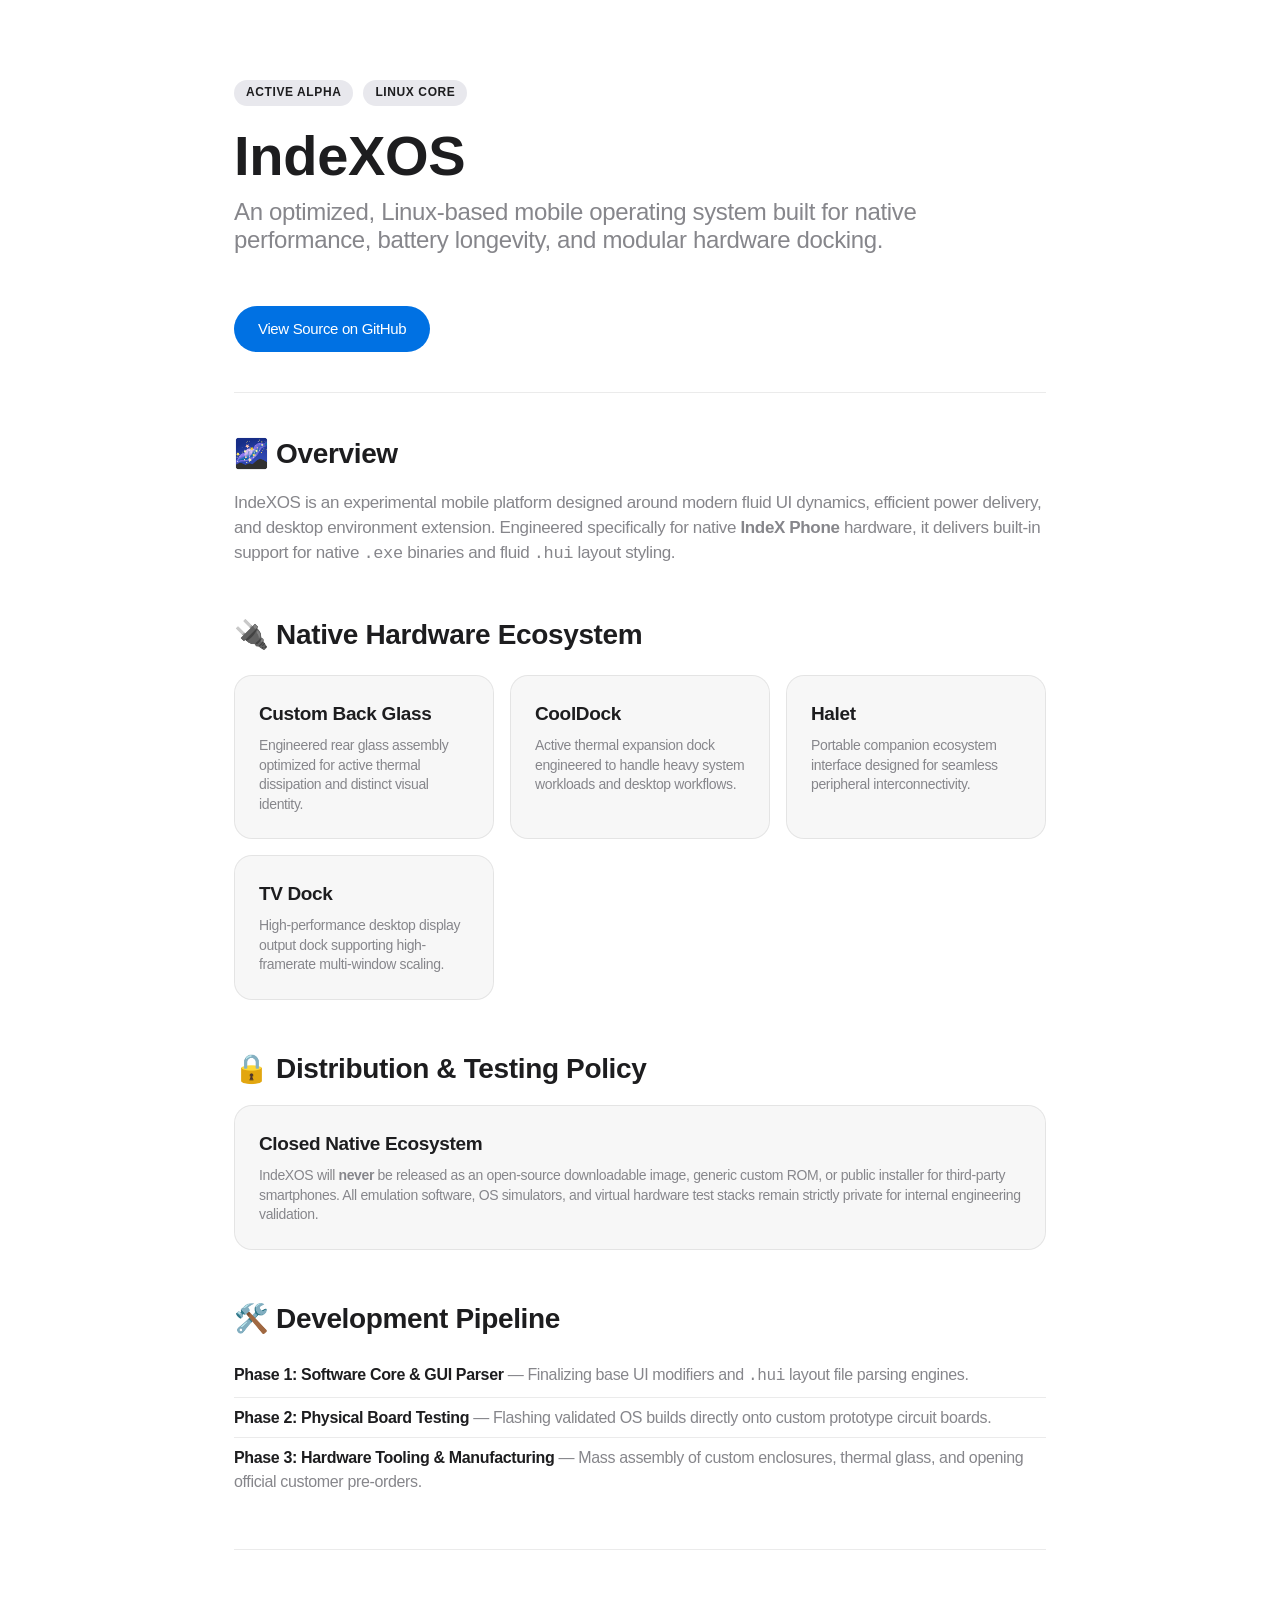
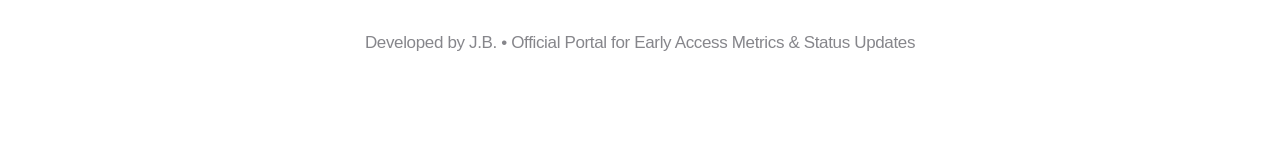
==== index.html @ 77d785e2 "Create index.html" ====
<!DOCTYPE html>
<html lang="en">
<head>
  <meta charset="UTF-8" />
  <meta name="viewport" content="width=device-width, initial-scale=1.0" />
  <title>IndeXOS — Custom Mobile Operating System</title>
  <meta name="description" content="IndeXOS is an optimized, Linux-based mobile OS engineered for native performance, modular hardware docking, and battery efficiency." />
  
  <style>
    /* Apple Human Interface Palette Variables */
    :root {
      --bg: #ffffff;
      --card-bg: rgba(0, 0, 0, 0.03);
      --card-border: rgba(0, 0, 0, 0.08);
      --text-primary: #1d1d1f;
      --text-secondary: #86868b;
      --accent: #0071e3;
      --badge-bg: #e8e8ed;
      --badge-text: #1d1d1f;
      --code-bg: #f5f5f7;
    }

    /* Auto Dark Mode (True OLED Black) */
    @media (prefers-color-scheme: dark) {
      :root {
        --bg: #000000;
        --card-bg: rgba(255, 255, 255, 0.05);
        --card-border: rgba(255, 255, 255, 0.12);
        --text-primary: #f5f5f7;
        --text-secondary: #86868b;
        --accent: #2997ff;
        --badge-bg: #1c1c1e;
        --badge-text: #f5f5f7;
        --code-bg: #121212;
      }
    }

    * {
      box-sizing: border-box;
      margin: 0;
      padding: 0;
    }

    body {
      background-color: var(--bg);
      color: var(--text-primary);
      font-family: -apple-system, BlinkMacSystemFont, "SF Pro Display", "SF Pro Text", "Helvetica Neue", Helvetica, Arial, sans-serif;
      line-height: 1.47059;
      font-weight: 400;
      letter-spacing: -0.022em;
      transition: background-color 0.3s ease, color 0.3s ease;
      -webkit-font-smoothing: antialiased;
    }

    .container {
      max-width: 860px;
      margin: 0 auto;
      padding: 80px 24px;
    }

    /* Header Styling */
    .badge-container {
      display: flex;
      gap: 10px;
      margin-bottom: 20px;
    }

    .status-badge {
      font-size: 12px;
      font-weight: 600;
      padding: 4px 12px;
      border-radius: 980px;
      background: var(--badge-bg);
      color: var(--badge-text);
      text-transform: uppercase;
      letter-spacing: 0.05em;
    }

    h1 {
      font-size: 56px;
      line-height: 1.07143;
      font-weight: 600;
      letter-spacing: -0.005em;
      margin-bottom: 12px;
    }

    .subtitle {
      font-size: 24px;
      line-height: 1.16667;
      font-weight: 400;
      color: var(--text-secondary);
      margin-bottom: 40px;
    }

    hr {
      border: none;
      height: 1px;
      background-color: var(--card-border);
      margin: 40px 0;
    }

    /* Section & Cards */
    section {
      margin-bottom: 48px;
    }

    h2 {
      font-size: 28px;
      font-weight: 600;
      margin-bottom: 16px;
    }

    p {
      font-size: 17px;
      color: var(--text-secondary);
      margin-bottom: 16px;
    }

    .grid {
      display: grid;
      grid-template-columns: repeat(auto-fit, minmax(250px, 1fr));
      gap: 16px;
      margin-top: 20px;
    }

    .card {
      background: var(--card-bg);
      border: 1px solid var(--card-border);
      border-radius: 18px;
      padding: 24px;
      backdrop-filter: blur(20px);
      transition: transform 0.2s ease, border-color 0.2s ease;
    }

    .card:hover {
      transform: translateY(-2px);
      border-color: var(--accent);
    }

    .card h3 {
      font-size: 19px;
      font-weight: 600;
      color: var(--text-primary);
      margin-bottom: 8px;
    }

    .card p {
      font-size: 14px;
      line-height: 1.4;
      margin: 0;
    }

    ul {
      list-style: none;
      margin-top: 12px;
    }

    li {
      font-size: 16px;
      color: var(--text-secondary);
      padding: 8px 0;
      border-bottom: 1px solid var(--card-border);
    }

    li:last-child {
      border-bottom: none;
    }

    li strong {
      color: var(--text-primary);
    }

    /* Links & Buttons */
    a {
      color: var(--accent);
      text-decoration: none;
      font-weight: 500;
    }

    a:hover {
      text-decoration: underline;
    }

    .btn {
      display: inline-block;
      background: var(--accent);
      color: #ffffff;
      padding: 12px 24px;
      border-radius: 980px;
      font-size: 15px;
      font-weight: 500;
      margin-top: 12px;
      transition: opacity 0.2s ease;
    }

    .btn:hover {
      opacity: 0.88;
      text-decoration: none;
    }

    footer {
      margin-top: 80px;
      font-size: 13px;
      color: var(--text-secondary);
      text-align: center;
    }
  </style>
</head>
<body>

  <div class="container">
    
    <header>
      <div class="badge-container">
        <span class="status-badge">Active Alpha</span>
        <span class="status-badge">Linux Core</span>
      </div>
      <h1>IndeXOS</h1>
      <p class="subtitle">An optimized, Linux-based mobile operating system built for native performance, battery longevity, and modular hardware docking.</p>
      <a href="https://github.com/Halo-EAP/index-os-preview" class="btn">View Source on GitHub</a>
    </header>

    <hr />

    <section>
      <h2>🌌 Overview</h2>
      <p>IndeXOS is an experimental mobile platform designed around modern fluid UI dynamics, efficient power delivery, and desktop environment extension. Engineered specifically for native <strong>IndeX Phone</strong> hardware, it delivers built-in support for native <code>.exe</code> binaries and fluid <code>.hui</code> layout styling.</p>
    </section>

    <section>
      <h2>🔌 Native Hardware Ecosystem</h2>
      <div class="grid">
        <div class="card">
          <h3>Custom Back Glass</h3>
          <p>Engineered rear glass assembly optimized for active thermal dissipation and distinct visual identity.</p>
        </div>
        <div class="card">
          <h3>CoolDock</h3>
          <p>Active thermal expansion dock engineered to handle heavy system workloads and desktop workflows.</p>
        </div>
        <div class="card">
          <h3>Halet</h3>
          <p>Portable companion ecosystem interface designed for seamless peripheral interconnectivity.</p>
        </div>
        <div class="card">
          <h3>TV Dock</h3>
          <p>High-performance desktop display output dock supporting high-framerate multi-window scaling.</p>
        </div>
      </div>
    </section>

    <section>
      <h2>🔒 Distribution & Testing Policy</h2>
      <div class="card">
        <h3>Closed Native Ecosystem</h3>
        <p>IndeXOS will <strong>never</strong> be released as an open-source downloadable image, generic custom ROM, or public installer for third-party smartphones. All emulation software, OS simulators, and virtual hardware test stacks remain strictly private for internal engineering validation.</p>
      </div>
    </section>

    <section>
      <h2>🛠️ Development Pipeline</h2>
      <ul>
        <li><strong>Phase 1: Software Core & GUI Parser</strong> — Finalizing base UI modifiers and <code>.hui</code> layout file parsing engines.</li>
        <li><strong>Phase 2: Physical Board Testing</strong> — Flashing validated OS builds directly onto custom prototype circuit boards.</li>
        <li><strong>Phase 3: Hardware Tooling & Manufacturing</strong> — Mass assembly of custom enclosures, thermal glass, and opening official customer pre-orders.</li>
      </ul>
    </section>

    <hr />

    <footer>
      <p>Developed by J.B. &bull; Official Portal for Early Access Metrics & Status Updates</p>
    </footer>

  </div>

</body>
</html>
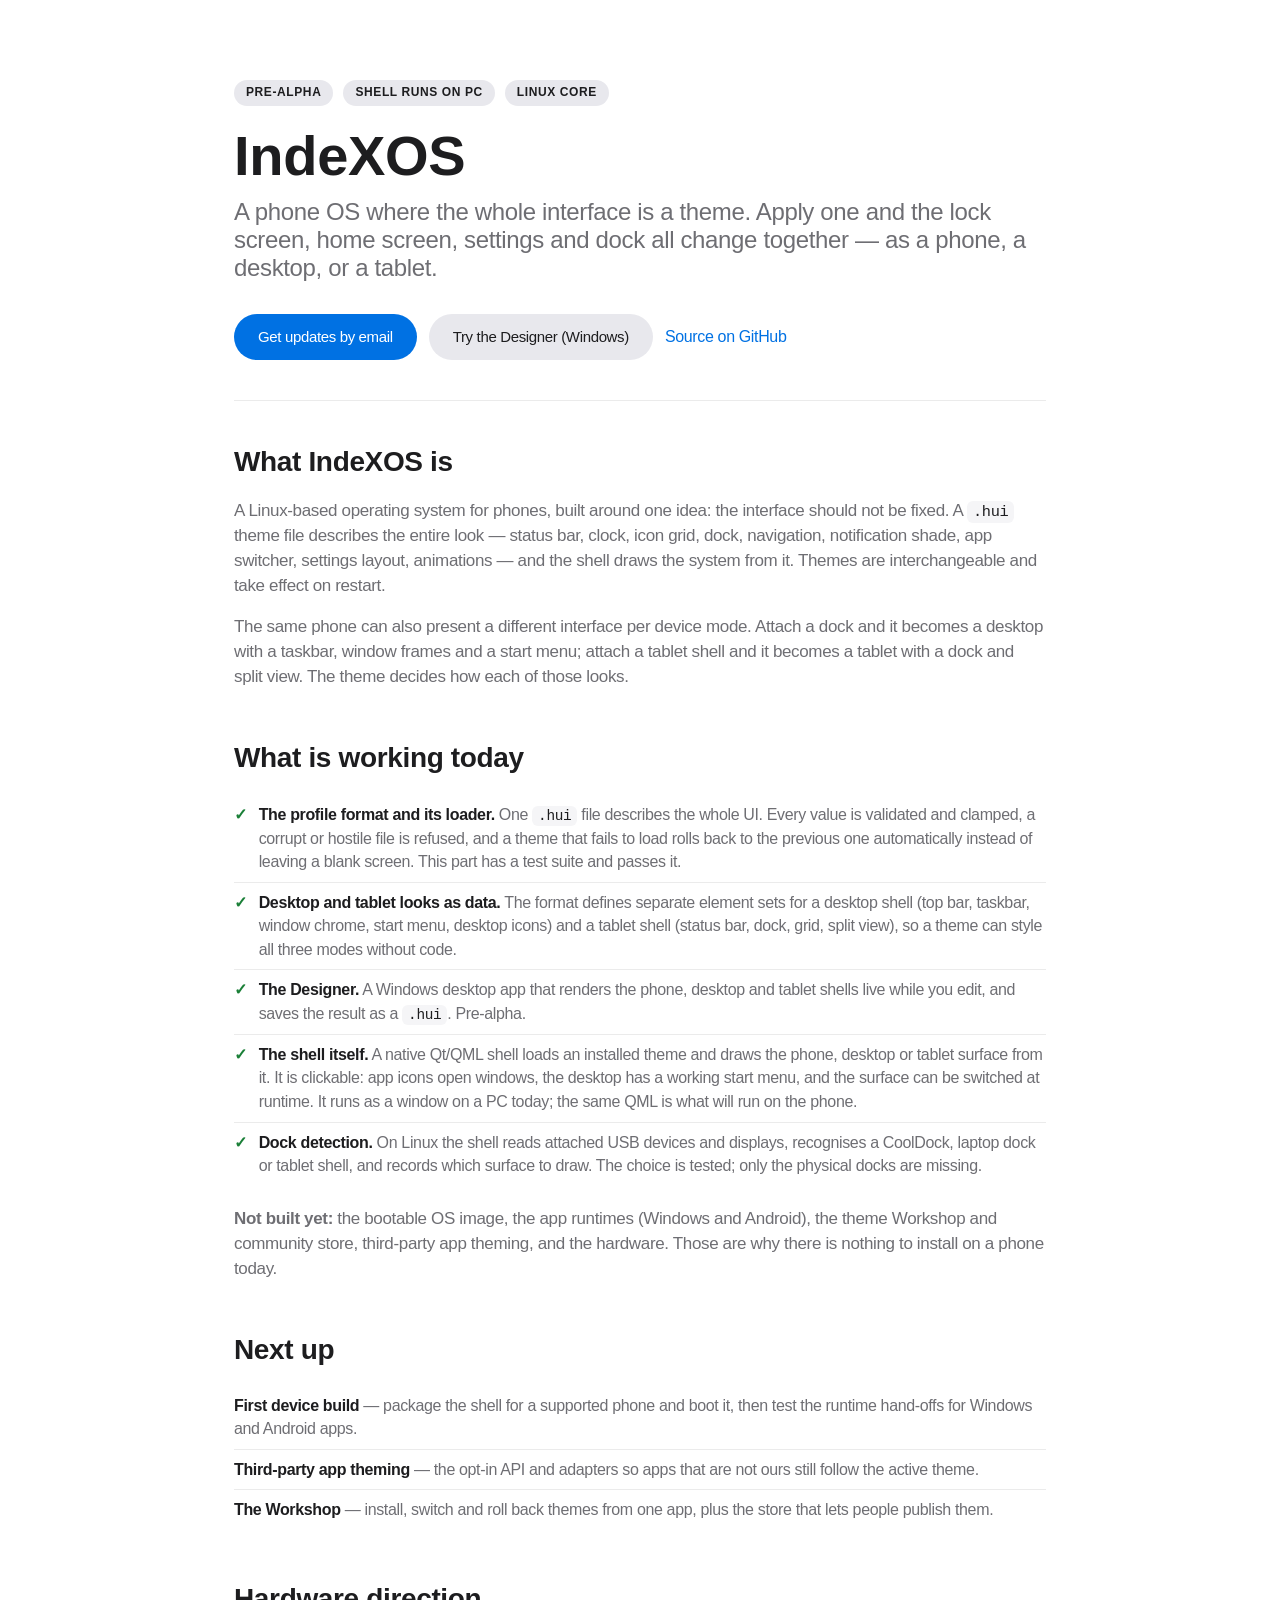
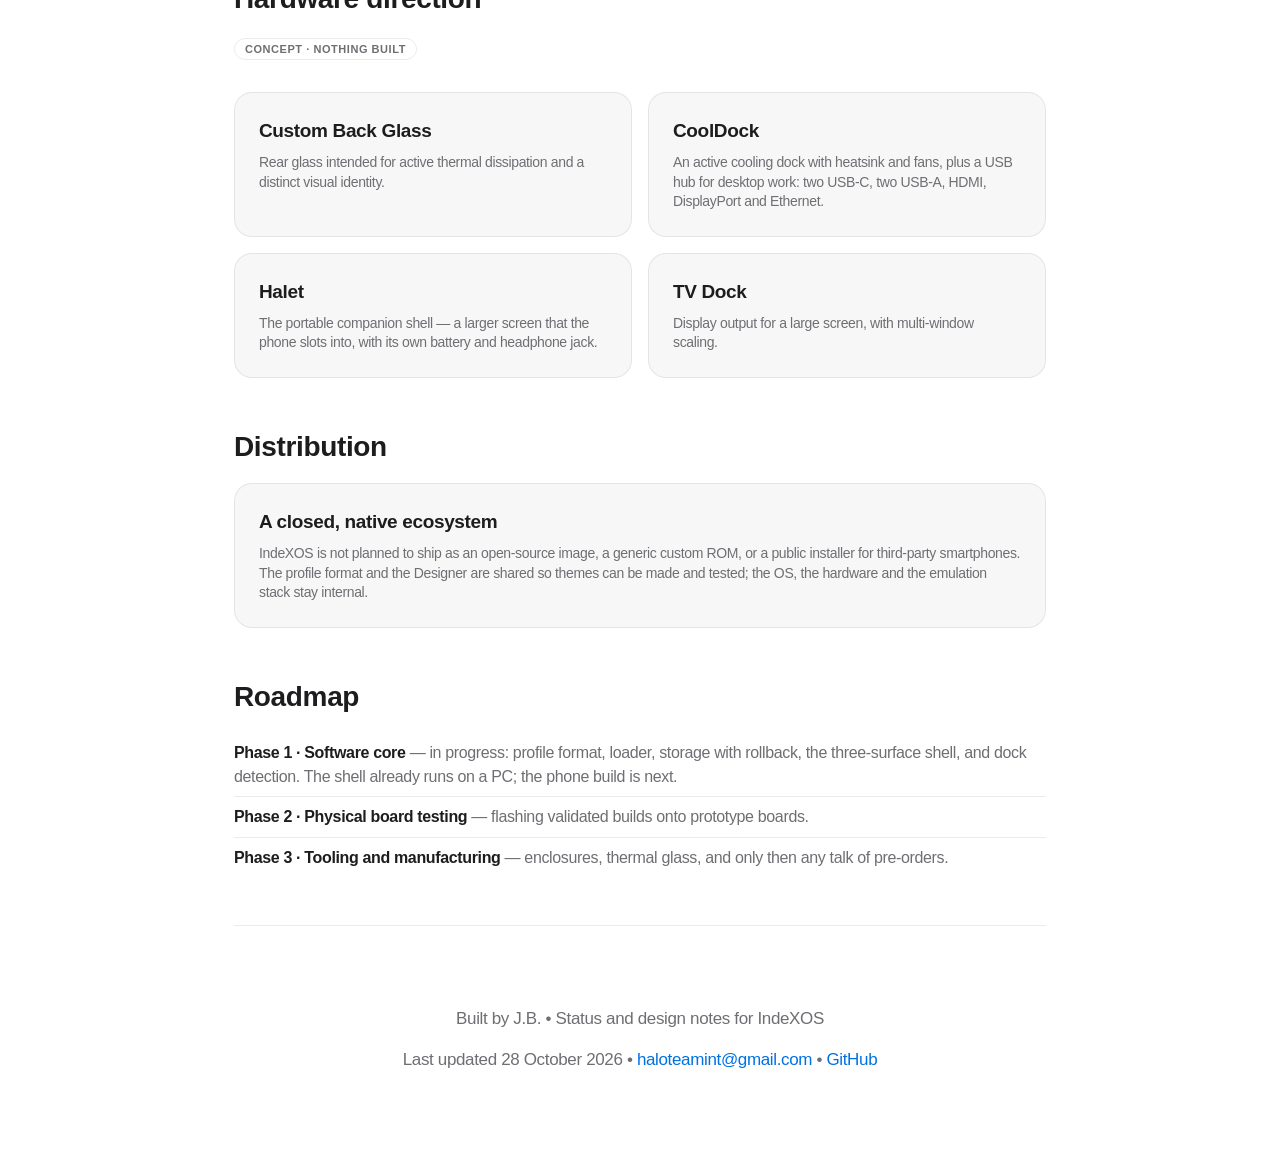
==== commit dda4a3fa: "Update index.html" ====
--- a/index.html
+++ b/index.html
@@ -3,24 +3,36 @@
 <head>
   <meta charset="UTF-8" />
   <meta name="viewport" content="width=device-width, initial-scale=1.0" />
-  <title>IndeXOS — Custom Mobile Operating System</title>
-  <meta name="description" content="IndeXOS is an optimized, Linux-based mobile OS engineered for native performance, modular hardware docking, and battery efficiency." />
-  
+  <title>IndeXOS — a phone OS where the whole interface is a theme</title>
+  <meta name="description" content="IndeXOS is a Linux-based phone OS in design phase. One .hui theme changes the entire interface — phone, desktop or tablet — and the same device can switch between them when a dock is attached." />
+  <link rel="canonical" href="https://halo-eap.github.io/index-os-preview/" />
+  <link rel="icon" href="data:image/svg+xml,%3Csvg xmlns='http://www.w3.org/2000/svg' viewBox='0 0 64 64'%3E%3Crect width='64' height='64' rx='14' fill='%23000'/%3E%3Ctext x='32' y='44' font-family='Segoe UI,Arial' font-size='32' font-weight='700' fill='%23fff' text-anchor='middle'%3EIX%3C/text%3E%3C/svg%3E" />
+  <meta name="theme-color" content="#000000" />
+
+  <!-- Link previews. An og.png arrives with the first real interface renders. -->
+  <meta property="og:type" content="website" />
+  <meta property="og:site_name" content="IndeXOS" />
+  <meta property="og:title" content="IndeXOS — a phone OS where the whole interface is a theme" />
+  <meta property="og:description" content="One .hui theme changes the whole interface: lock screen, launcher, settings and dock. Phone, desktop or tablet, on the same device." />
+  <meta property="og:url" content="https://halo-eap.github.io/index-os-preview/" />
+  <meta name="twitter:card" content="summary" />
+  <meta name="twitter:title" content="IndeXOS — a phone OS where the whole interface is a theme" />
+  <meta name="twitter:description" content="One .hui theme changes the whole interface — phone, desktop or tablet. Linux-based, in design phase." />
+
   <style>
-    /* Apple Human Interface Palette Variables */
     :root {
       --bg: #ffffff;
       --card-bg: rgba(0, 0, 0, 0.03);
       --card-border: rgba(0, 0, 0, 0.08);
       --text-primary: #1d1d1f;
-      --text-secondary: #86868b;
+      --text-secondary: #6e6e73;
       --accent: #0071e3;
       --badge-bg: #e8e8ed;
       --badge-text: #1d1d1f;
       --code-bg: #f5f5f7;
-    }
-
-    /* Auto Dark Mode (True OLED Black) */
+      --good: #1a7f37;
+    }
+
     @media (prefers-color-scheme: dark) {
       :root {
         --bg: #000000;
@@ -32,14 +44,11 @@
         --badge-bg: #1c1c1e;
         --badge-text: #f5f5f7;
         --code-bg: #121212;
+        --good: #3fb950;
       }
     }
 
-    * {
-      box-sizing: border-box;
-      margin: 0;
-      padding: 0;
-    }
+    * { box-sizing: border-box; margin: 0; padding: 0; }
 
     body {
       background-color: var(--bg);
@@ -52,18 +61,9 @@
       -webkit-font-smoothing: antialiased;
     }
 
-    .container {
-      max-width: 860px;
-      margin: 0 auto;
-      padding: 80px 24px;
-    }
-
-    /* Header Styling */
-    .badge-container {
-      display: flex;
-      gap: 10px;
-      margin-bottom: 20px;
-    }
+    .container { max-width: 860px; margin: 0 auto; padding: 80px 24px; }
+
+    .badge-container { display: flex; gap: 10px; margin-bottom: 20px; flex-wrap: wrap; }
 
     .status-badge {
       font-size: 12px;
@@ -89,39 +89,29 @@
       line-height: 1.16667;
       font-weight: 400;
       color: var(--text-secondary);
-      margin-bottom: 40px;
-    }
-
-    hr {
-      border: none;
-      height: 1px;
-      background-color: var(--card-border);
-      margin: 40px 0;
-    }
-
-    /* Section & Cards */
-    section {
-      margin-bottom: 48px;
-    }
-
-    h2 {
-      font-size: 28px;
-      font-weight: 600;
-      margin-bottom: 16px;
-    }
-
-    p {
-      font-size: 17px;
-      color: var(--text-secondary);
-      margin-bottom: 16px;
-    }
-
-    .grid {
-      display: grid;
-      grid-template-columns: repeat(auto-fit, minmax(250px, 1fr));
-      gap: 16px;
-      margin-top: 20px;
-    }
+      margin-bottom: 32px;
+    }
+
+    hr { border: none; height: 1px; background-color: var(--card-border); margin: 40px 0; }
+
+    section { margin-bottom: 48px; }
+
+    h2 { font-size: 28px; font-weight: 600; margin-bottom: 16px; }
+
+    p { font-size: 17px; color: var(--text-secondary); margin-bottom: 16px; }
+
+    code {
+      font-family: ui-monospace, SFMono-Regular, Consolas, monospace;
+      font-size: 0.9em;
+      background: var(--code-bg);
+      padding: 2px 6px;
+      border-radius: 6px;
+      color: var(--text-primary);
+    }
+
+    .grid { display: grid; grid-template-columns: repeat(auto-fit, minmax(250px, 1fr)); gap: 16px; margin-top: 20px; }
+
+    .grid.two { grid-template-columns: 1fr 1fr; }
 
     .card {
       background: var(--card-bg);
@@ -132,54 +122,25 @@
       transition: transform 0.2s ease, border-color 0.2s ease;
     }
 
-    .card:hover {
-      transform: translateY(-2px);
-      border-color: var(--accent);
-    }
-
-    .card h3 {
-      font-size: 19px;
-      font-weight: 600;
-      color: var(--text-primary);
-      margin-bottom: 8px;
-    }
-
-    .card p {
-      font-size: 14px;
-      line-height: 1.4;
-      margin: 0;
-    }
-
-    ul {
-      list-style: none;
-      margin-top: 12px;
-    }
-
-    li {
-      font-size: 16px;
-      color: var(--text-secondary);
-      padding: 8px 0;
-      border-bottom: 1px solid var(--card-border);
-    }
-
-    li:last-child {
-      border-bottom: none;
-    }
-
-    li strong {
-      color: var(--text-primary);
-    }
-
-    /* Links & Buttons */
-    a {
-      color: var(--accent);
-      text-decoration: none;
-      font-weight: 500;
-    }
-
-    a:hover {
-      text-decoration: underline;
-    }
+    .card:hover { transform: translateY(-2px); border-color: var(--accent); }
+
+    .card h3 { font-size: 19px; font-weight: 600; color: var(--text-primary); margin-bottom: 8px; }
+
+    .card p { font-size: 14px; line-height: 1.4; margin: 0; }
+
+    ul { list-style: none; margin-top: 12px; }
+
+    li { font-size: 16px; color: var(--text-secondary); padding: 8px 0; border-bottom: 1px solid var(--card-border); }
+
+    li:last-child { border-bottom: none; }
+
+    li strong { color: var(--text-primary); }
+
+    a { color: var(--accent); text-decoration: none; font-weight: 500; }
+
+    a:hover { text-decoration: underline; }
+
+    .actions { display: flex; gap: 12px; flex-wrap: wrap; align-items: center; margin-top: 8px; }
 
     .btn {
       display: inline-block;
@@ -189,87 +150,135 @@
       border-radius: 980px;
       font-size: 15px;
       font-weight: 500;
-      margin-top: 12px;
       transition: opacity 0.2s ease;
     }
 
-    .btn:hover {
-      opacity: 0.88;
-      text-decoration: none;
-    }
-
-    footer {
-      margin-top: 80px;
-      font-size: 13px;
+    .btn:hover { opacity: 0.88; text-decoration: none; }
+
+    .btn.secondary { background: var(--badge-bg); color: var(--text-primary); }
+
+    .tag {
+      display: inline-block;
+      font-size: 11px;
+      font-weight: 600;
+      text-transform: uppercase;
+      letter-spacing: 0.05em;
       color: var(--text-secondary);
-      text-align: center;
+      border: 1px solid var(--card-border);
+      border-radius: 980px;
+      padding: 2px 10px;
+      margin-bottom: 12px;
+    }
+
+    .status-list li { display: flex; gap: 12px; align-items: baseline; }
+
+    .mark { font-weight: 700; flex: 0 0 auto; }
+    .done { color: var(--good); }
+    .todo { color: var(--text-secondary); }
+
+    footer { margin-top: 80px; font-size: 13px; color: var(--text-secondary); text-align: center; }
+
+    @media (max-width: 600px) {
+      h1 { font-size: 40px; }
+      .subtitle { font-size: 19px; }
+      .container { padding: 56px 20px; }
+      .grid.two { grid-template-columns: 1fr; }
     }
   </style>
 </head>
 <body>
 
   <div class="container">
-    
+
     <header>
       <div class="badge-container">
-        <span class="status-badge">Active Alpha</span>
-        <span class="status-badge">Linux Core</span>
+        <span class="status-badge">Pre-alpha</span>
+        <span class="status-badge">Shell runs on PC</span>
+        <span class="status-badge">Linux core</span>
       </div>
       <h1>IndeXOS</h1>
-      <p class="subtitle">An optimized, Linux-based mobile operating system built for native performance, battery longevity, and modular hardware docking.</p>
-      <a href="https://github.com/Halo-EAP/index-os-preview" class="btn">View Source on GitHub</a>
+      <p class="subtitle">A phone OS where the whole interface is a theme. Apply one and the lock screen, home screen, settings and dock all change together — as a phone, a desktop, or a tablet.</p>
+      <div class="actions">
+        <a class="btn" href="mailto:haloteamint@gmail.com?subject=Keep%20me%20posted%20on%20IndeXOS">Get updates by email</a>
+        <a class="btn secondary" href="https://github.com/Halo-EAP/index-os-preview/raw/main/halos-designer.zip">Try the Designer (Windows)</a>
+        <a href="https://github.com/Halo-EAP/index-os-preview">Source on GitHub</a>
+      </div>
     </header>
 
     <hr />
 
     <section>
-      <h2>🌌 Overview</h2>
-      <p>IndeXOS is an experimental mobile platform designed around modern fluid UI dynamics, efficient power delivery, and desktop environment extension. Engineered specifically for native <strong>IndeX Phone</strong> hardware, it delivers built-in support for native <code>.exe</code> binaries and fluid <code>.hui</code> layout styling.</p>
-    </section>
-
-    <section>
-      <h2>🔌 Native Hardware Ecosystem</h2>
-      <div class="grid">
+      <h2>What IndeXOS is</h2>
+      <p>A Linux-based operating system for phones, built around one idea: the interface should not be fixed. A <code>.hui</code> theme file describes the entire look — status bar, clock, icon grid, dock, navigation, notification shade, app switcher, settings layout, animations — and the shell draws the system from it. Themes are interchangeable and take effect on restart.</p>
+      <p>The same phone can also present a different interface per device mode. Attach a dock and it becomes a desktop with a taskbar, window frames and a start menu; attach a tablet shell and it becomes a tablet with a dock and split view. The theme decides how each of those looks.</p>
+    </section>
+
+    <section>
+      <h2>What is working today</h2>
+      <ul class="status-list">
+        <li><span class="mark done">✓</span><span><strong>The profile format and its loader.</strong> One <code>.hui</code> file describes the whole UI. Every value is validated and clamped, a corrupt or hostile file is refused, and a theme that fails to load rolls back to the previous one automatically instead of leaving a blank screen. This part has a test suite and passes it.</span></li>
+        <li><span class="mark done">✓</span><span><strong>Desktop and tablet looks as data.</strong> The format defines separate element sets for a desktop shell (top bar, taskbar, window chrome, start menu, desktop icons) and a tablet shell (status bar, dock, grid, split view), so a theme can style all three modes without code.</span></li>
+        <li><span class="mark done">✓</span><span><strong>The Designer.</strong> A Windows desktop app that renders the phone, desktop and tablet shells live while you edit, and saves the result as a <code>.hui</code>. Pre-alpha.</span></li>
+        <li><span class="mark done">✓</span><span><strong>The shell itself.</strong> A native Qt/QML shell loads an installed theme and draws the phone, desktop or tablet surface from it. It is clickable: app icons open windows, the desktop has a working start menu, and the surface can be switched at runtime. It runs as a window on a PC today; the same QML is what will run on the phone.</span></li>
+        <li><span class="mark done">✓</span><span><strong>Dock detection.</strong> On Linux the shell reads attached USB devices and displays, recognises a CoolDock, laptop dock or tablet shell, and records which surface to draw. The choice is tested; only the physical docks are missing.</span></li>
+      </ul>
+      <p style="margin-top: 20px;"><strong>Not built yet:</strong> the bootable OS image, the app runtimes (Windows and Android), the theme Workshop and community store, third-party app theming, and the hardware. Those are why there is nothing to install on a phone today.</p>
+    </section>
+
+    <section>
+      <h2>Next up</h2>
+      <ul>
+        <li><strong>First device build</strong> — package the shell for a supported phone and boot it, then test the runtime hand-offs for Windows and Android apps.</li>
+        <li><strong>Third-party app theming</strong> — the opt-in API and adapters so apps that are not ours still follow the active theme.</li>
+        <li><strong>The Workshop</strong> — install, switch and roll back themes from one app, plus the store that lets people publish them.</li>
+      </ul>
+    </section>
+
+    <section>
+      <h2>Hardware direction</h2>
+      <p><span class="tag">Concept · nothing built</span></p>
+      <div class="grid two">
         <div class="card">
           <h3>Custom Back Glass</h3>
-          <p>Engineered rear glass assembly optimized for active thermal dissipation and distinct visual identity.</p>
+          <p>Rear glass intended for active thermal dissipation and a distinct visual identity.</p>
         </div>
         <div class="card">
           <h3>CoolDock</h3>
-          <p>Active thermal expansion dock engineered to handle heavy system workloads and desktop workflows.</p>
+          <p>An active cooling dock with heatsink and fans, plus a USB hub for desktop work: two USB-C, two USB-A, HDMI, DisplayPort and Ethernet.</p>
         </div>
         <div class="card">
           <h3>Halet</h3>
-          <p>Portable companion ecosystem interface designed for seamless peripheral interconnectivity.</p>
+          <p>The portable companion shell — a larger screen that the phone slots into, with its own battery and headphone jack.</p>
         </div>
         <div class="card">
           <h3>TV Dock</h3>
-          <p>High-performance desktop display output dock supporting high-framerate multi-window scaling.</p>
-        </div>
-      </div>
-    </section>
-
-    <section>
-      <h2>🔒 Distribution & Testing Policy</h2>
+          <p>Display output for a large screen, with multi-window scaling.</p>
+        </div>
+      </div>
+    </section>
+
+    <section>
+      <h2>Distribution</h2>
       <div class="card">
-        <h3>Closed Native Ecosystem</h3>
-        <p>IndeXOS will <strong>never</strong> be released as an open-source downloadable image, generic custom ROM, or public installer for third-party smartphones. All emulation software, OS simulators, and virtual hardware test stacks remain strictly private for internal engineering validation.</p>
-      </div>
-    </section>
-
-    <section>
-      <h2>🛠️ Development Pipeline</h2>
+        <h3>A closed, native ecosystem</h3>
+        <p>IndeXOS is not planned to ship as an open-source image, a generic custom ROM, or a public installer for third-party smartphones. The profile format and the Designer are shared so themes can be made and tested; the OS, the hardware and the emulation stack stay internal.</p>
+      </div>
+    </section>
+
+    <section>
+      <h2>Roadmap</h2>
       <ul>
-        <li><strong>Phase 1: Software Core & GUI Parser</strong> — Finalizing base UI modifiers and <code>.hui</code> layout file parsing engines.</li>
-        <li><strong>Phase 2: Physical Board Testing</strong> — Flashing validated OS builds directly onto custom prototype circuit boards.</li>
-        <li><strong>Phase 3: Hardware Tooling & Manufacturing</strong> — Mass assembly of custom enclosures, thermal glass, and opening official customer pre-orders.</li>
+        <li><strong>Phase 1 · Software core</strong> — in progress: profile format, loader, storage with rollback, the three-surface shell, and dock detection. The shell already runs on a PC; the phone build is next.</li>
+        <li><strong>Phase 2 · Physical board testing</strong> — flashing validated builds onto prototype boards.</li>
+        <li><strong>Phase 3 · Tooling and manufacturing</strong> — enclosures, thermal glass, and only then any talk of pre-orders.</li>
       </ul>
     </section>
 
     <hr />
 
     <footer>
-      <p>Developed by J.B. &bull; Official Portal for Early Access Metrics & Status Updates</p>
+      <p>Built by J.B. &bull; Status and design notes for IndeXOS</p>
+      <p style="margin-top: 8px;">Last updated 28 October 2026 &bull; <a href="mailto:haloteamint@gmail.com">haloteamint@gmail.com</a> &bull; <a href="https://github.com/Halo-EAP/index-os-preview">GitHub</a></p>
     </footer>
 
   </div>
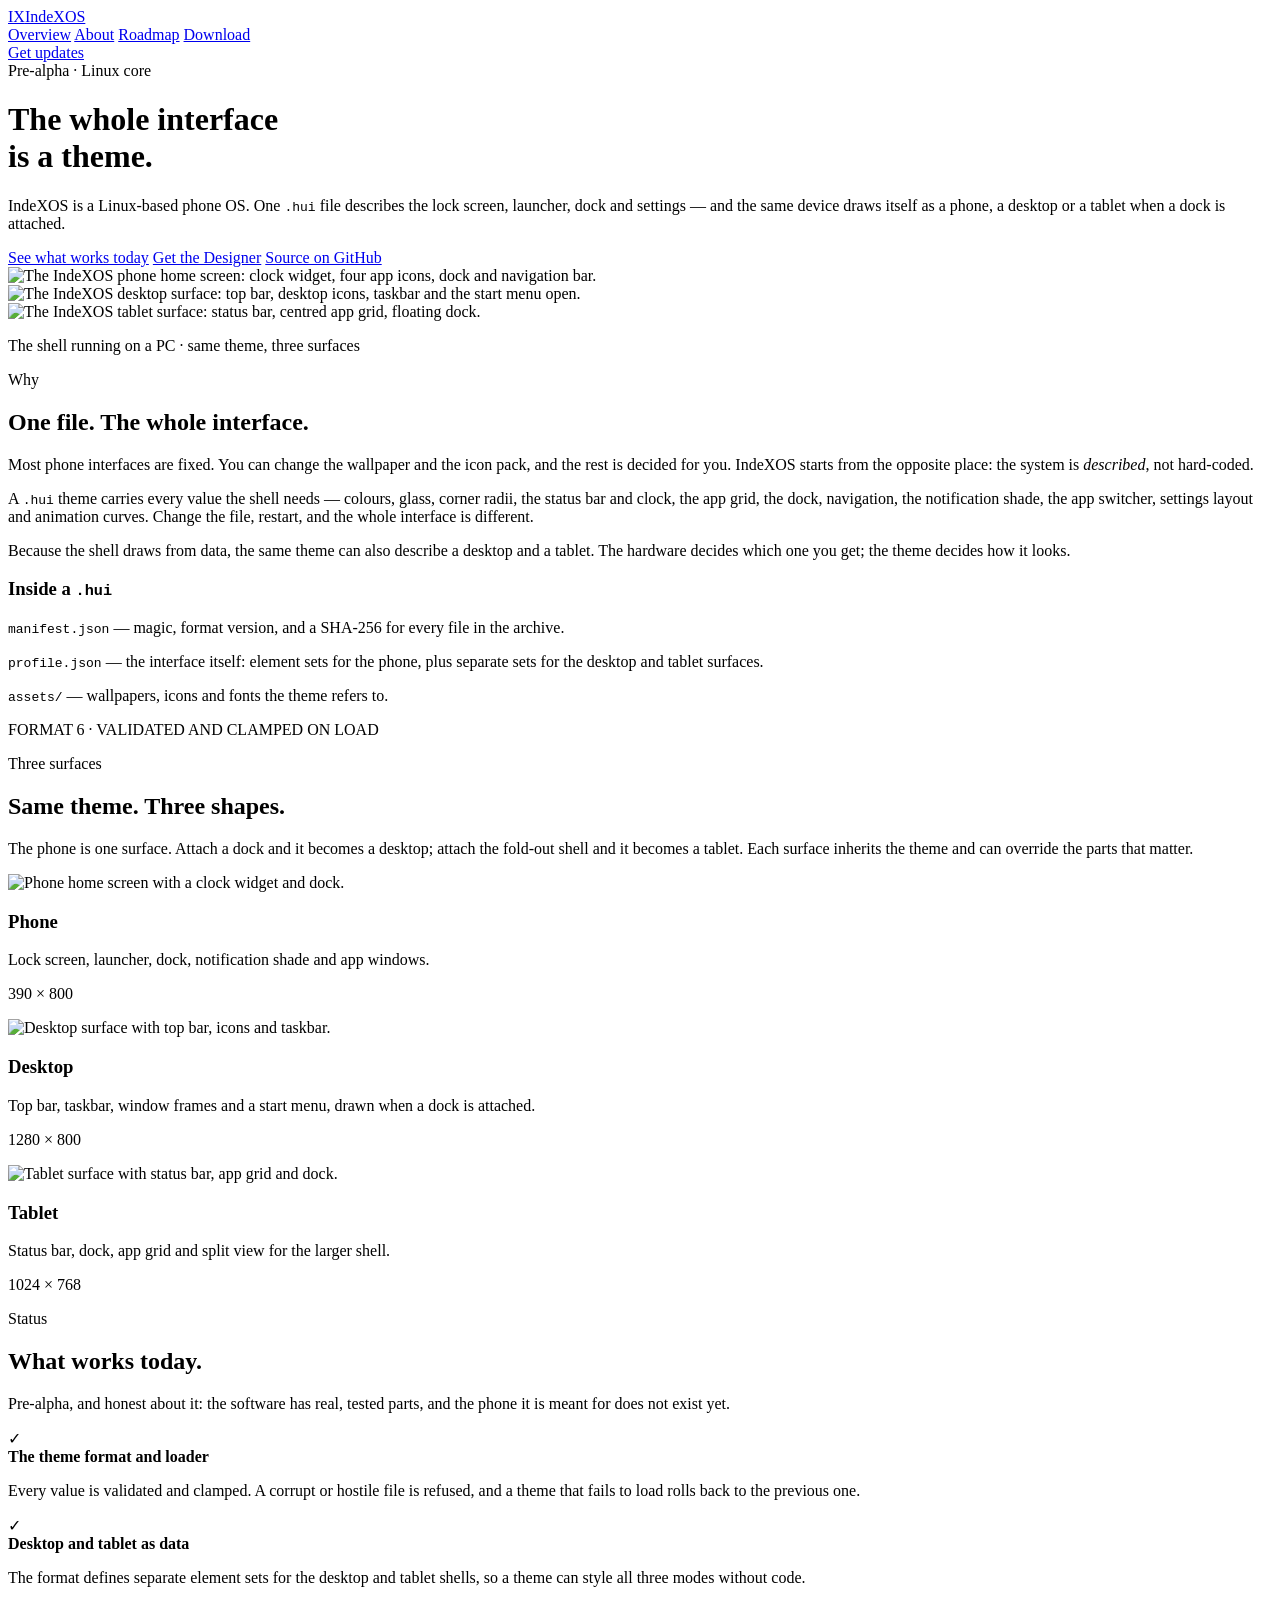
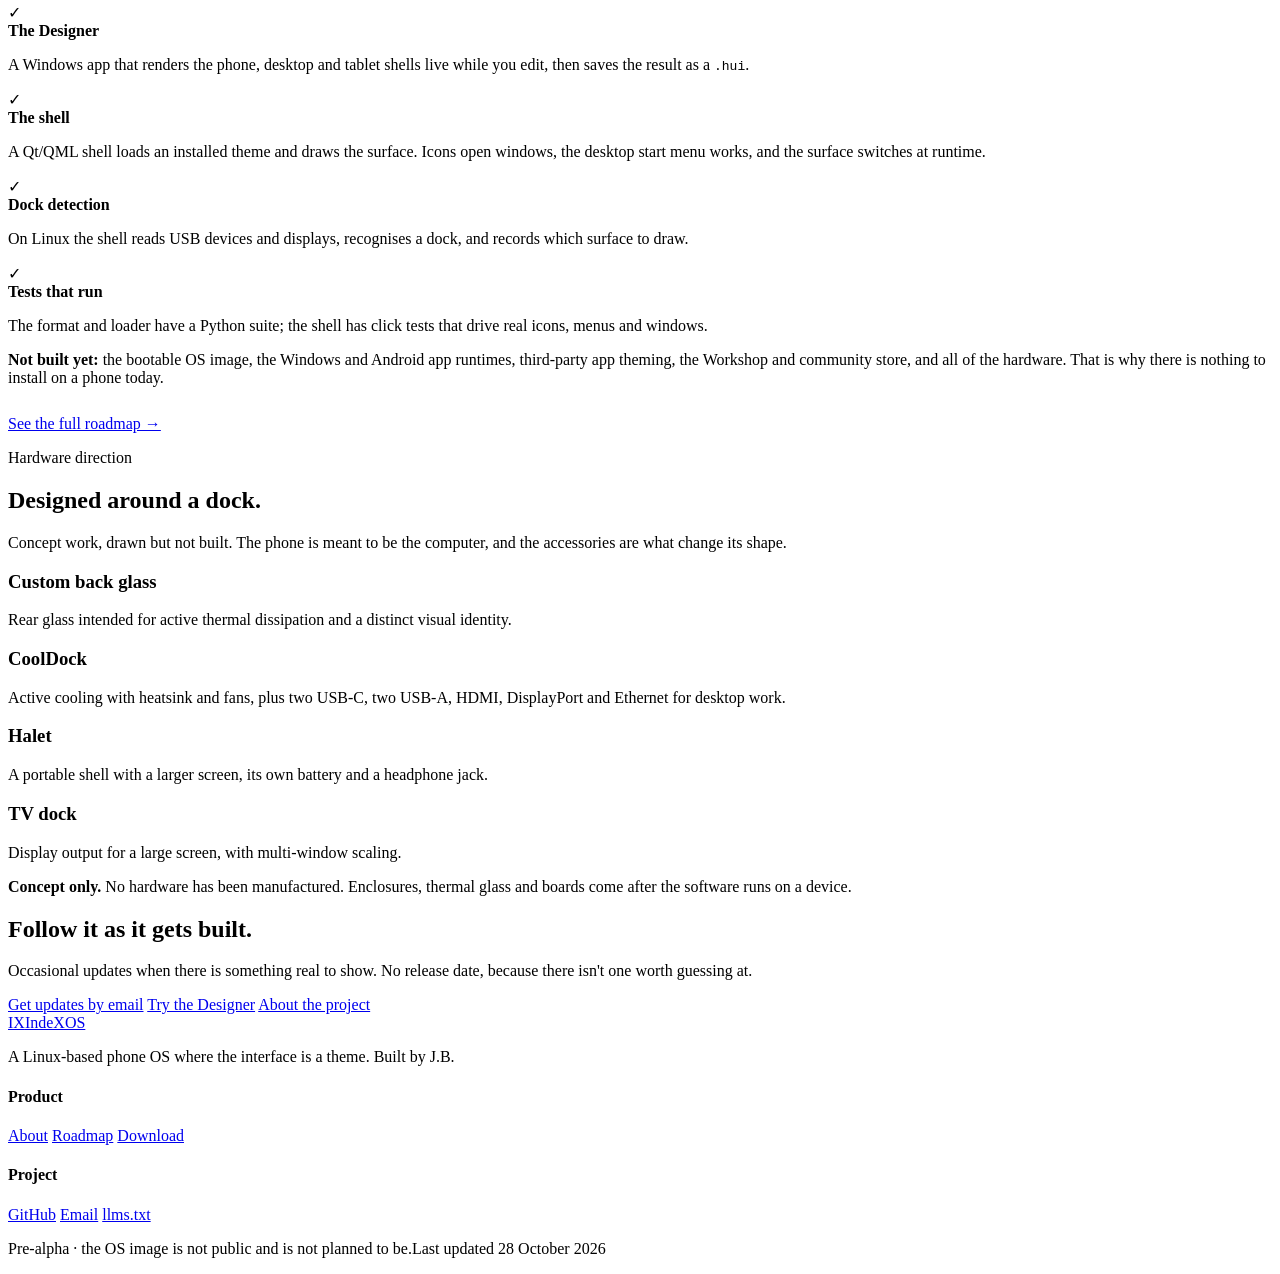
==== commit d26cb110: "Add files via upload" ====
--- a/index.html
+++ b/index.html
@@ -1,287 +1,217 @@
-<!DOCTYPE html>
-<html lang="en">
-<head>
-  <meta charset="UTF-8" />
-  <meta name="viewport" content="width=device-width, initial-scale=1.0" />
-  <title>IndeXOS — a phone OS where the whole interface is a theme</title>
-  <meta name="description" content="IndeXOS is a Linux-based phone OS in design phase. One .hui theme changes the entire interface — phone, desktop or tablet — and the same device can switch between them when a dock is attached." />
-  <link rel="canonical" href="https://halo-eap.github.io/index-os-preview/" />
-  <link rel="icon" href="data:image/svg+xml,%3Csvg xmlns='http://www.w3.org/2000/svg' viewBox='0 0 64 64'%3E%3Crect width='64' height='64' rx='14' fill='%23000'/%3E%3Ctext x='32' y='44' font-family='Segoe UI,Arial' font-size='32' font-weight='700' fill='%23fff' text-anchor='middle'%3EIX%3C/text%3E%3C/svg%3E" />
-  <meta name="theme-color" content="#000000" />
-
-  <!-- Link previews. An og.png arrives with the first real interface renders. -->
-  <meta property="og:type" content="website" />
-  <meta property="og:site_name" content="IndeXOS" />
-  <meta property="og:title" content="IndeXOS — a phone OS where the whole interface is a theme" />
-  <meta property="og:description" content="One .hui theme changes the whole interface: lock screen, launcher, settings and dock. Phone, desktop or tablet, on the same device." />
-  <meta property="og:url" content="https://halo-eap.github.io/index-os-preview/" />
-  <meta name="twitter:card" content="summary" />
-  <meta name="twitter:title" content="IndeXOS — a phone OS where the whole interface is a theme" />
-  <meta name="twitter:description" content="One .hui theme changes the whole interface — phone, desktop or tablet. Linux-based, in design phase." />
-
-  <style>
-    :root {
-      --bg: #ffffff;
-      --card-bg: rgba(0, 0, 0, 0.03);
-      --card-border: rgba(0, 0, 0, 0.08);
-      --text-primary: #1d1d1f;
-      --text-secondary: #6e6e73;
-      --accent: #0071e3;
-      --badge-bg: #e8e8ed;
-      --badge-text: #1d1d1f;
-      --code-bg: #f5f5f7;
-      --good: #1a7f37;
-    }
-
-    @media (prefers-color-scheme: dark) {
-      :root {
-        --bg: #000000;
-        --card-bg: rgba(255, 255, 255, 0.05);
-        --card-border: rgba(255, 255, 255, 0.12);
-        --text-primary: #f5f5f7;
-        --text-secondary: #86868b;
-        --accent: #2997ff;
-        --badge-bg: #1c1c1e;
-        --badge-text: #f5f5f7;
-        --code-bg: #121212;
-        --good: #3fb950;
-      }
-    }
-
-    * { box-sizing: border-box; margin: 0; padding: 0; }
-
-    body {
-      background-color: var(--bg);
-      color: var(--text-primary);
-      font-family: -apple-system, BlinkMacSystemFont, "SF Pro Display", "SF Pro Text", "Helvetica Neue", Helvetica, Arial, sans-serif;
-      line-height: 1.47059;
-      font-weight: 400;
-      letter-spacing: -0.022em;
-      transition: background-color 0.3s ease, color 0.3s ease;
-      -webkit-font-smoothing: antialiased;
-    }
-
-    .container { max-width: 860px; margin: 0 auto; padding: 80px 24px; }
-
-    .badge-container { display: flex; gap: 10px; margin-bottom: 20px; flex-wrap: wrap; }
-
-    .status-badge {
-      font-size: 12px;
-      font-weight: 600;
-      padding: 4px 12px;
-      border-radius: 980px;
-      background: var(--badge-bg);
-      color: var(--badge-text);
-      text-transform: uppercase;
-      letter-spacing: 0.05em;
-    }
-
-    h1 {
-      font-size: 56px;
-      line-height: 1.07143;
-      font-weight: 600;
-      letter-spacing: -0.005em;
-      margin-bottom: 12px;
-    }
-
-    .subtitle {
-      font-size: 24px;
-      line-height: 1.16667;
-      font-weight: 400;
-      color: var(--text-secondary);
-      margin-bottom: 32px;
-    }
-
-    hr { border: none; height: 1px; background-color: var(--card-border); margin: 40px 0; }
-
-    section { margin-bottom: 48px; }
-
-    h2 { font-size: 28px; font-weight: 600; margin-bottom: 16px; }
-
-    p { font-size: 17px; color: var(--text-secondary); margin-bottom: 16px; }
-
-    code {
-      font-family: ui-monospace, SFMono-Regular, Consolas, monospace;
-      font-size: 0.9em;
-      background: var(--code-bg);
-      padding: 2px 6px;
-      border-radius: 6px;
-      color: var(--text-primary);
-    }
-
-    .grid { display: grid; grid-template-columns: repeat(auto-fit, minmax(250px, 1fr)); gap: 16px; margin-top: 20px; }
-
-    .grid.two { grid-template-columns: 1fr 1fr; }
-
-    .card {
-      background: var(--card-bg);
-      border: 1px solid var(--card-border);
-      border-radius: 18px;
-      padding: 24px;
-      backdrop-filter: blur(20px);
-      transition: transform 0.2s ease, border-color 0.2s ease;
-    }
-
-    .card:hover { transform: translateY(-2px); border-color: var(--accent); }
-
-    .card h3 { font-size: 19px; font-weight: 600; color: var(--text-primary); margin-bottom: 8px; }
-
-    .card p { font-size: 14px; line-height: 1.4; margin: 0; }
-
-    ul { list-style: none; margin-top: 12px; }
-
-    li { font-size: 16px; color: var(--text-secondary); padding: 8px 0; border-bottom: 1px solid var(--card-border); }
-
-    li:last-child { border-bottom: none; }
-
-    li strong { color: var(--text-primary); }
-
-    a { color: var(--accent); text-decoration: none; font-weight: 500; }
-
-    a:hover { text-decoration: underline; }
-
-    .actions { display: flex; gap: 12px; flex-wrap: wrap; align-items: center; margin-top: 8px; }
-
-    .btn {
-      display: inline-block;
-      background: var(--accent);
-      color: #ffffff;
-      padding: 12px 24px;
-      border-radius: 980px;
-      font-size: 15px;
-      font-weight: 500;
-      transition: opacity 0.2s ease;
-    }
-
-    .btn:hover { opacity: 0.88; text-decoration: none; }
-
-    .btn.secondary { background: var(--badge-bg); color: var(--text-primary); }
-
-    .tag {
-      display: inline-block;
-      font-size: 11px;
-      font-weight: 600;
-      text-transform: uppercase;
-      letter-spacing: 0.05em;
-      color: var(--text-secondary);
-      border: 1px solid var(--card-border);
-      border-radius: 980px;
-      padding: 2px 10px;
-      margin-bottom: 12px;
-    }
-
-    .status-list li { display: flex; gap: 12px; align-items: baseline; }
-
-    .mark { font-weight: 700; flex: 0 0 auto; }
-    .done { color: var(--good); }
-    .todo { color: var(--text-secondary); }
-
-    footer { margin-top: 80px; font-size: 13px; color: var(--text-secondary); text-align: center; }
-
-    @media (max-width: 600px) {
-      h1 { font-size: 40px; }
-      .subtitle { font-size: 19px; }
-      .container { padding: 56px 20px; }
-      .grid.two { grid-template-columns: 1fr; }
-    }
-  </style>
-</head>
-<body>
-
-  <div class="container">
-
-    <header>
-      <div class="badge-container">
-        <span class="status-badge">Pre-alpha</span>
-        <span class="status-badge">Shell runs on PC</span>
-        <span class="status-badge">Linux core</span>
-      </div>
-      <h1>IndeXOS</h1>
-      <p class="subtitle">A phone OS where the whole interface is a theme. Apply one and the lock screen, home screen, settings and dock all change together — as a phone, a desktop, or a tablet.</p>
-      <div class="actions">
-        <a class="btn" href="mailto:haloteamint@gmail.com?subject=Keep%20me%20posted%20on%20IndeXOS">Get updates by email</a>
-        <a class="btn secondary" href="https://github.com/Halo-EAP/index-os-preview/raw/main/halos-designer.zip">Try the Designer (Windows)</a>
-        <a href="https://github.com/Halo-EAP/index-os-preview">Source on GitHub</a>
-      </div>
-    </header>
-
-    <hr />
-
-    <section>
-      <h2>What IndeXOS is</h2>
-      <p>A Linux-based operating system for phones, built around one idea: the interface should not be fixed. A <code>.hui</code> theme file describes the entire look — status bar, clock, icon grid, dock, navigation, notification shade, app switcher, settings layout, animations — and the shell draws the system from it. Themes are interchangeable and take effect on restart.</p>
-      <p>The same phone can also present a different interface per device mode. Attach a dock and it becomes a desktop with a taskbar, window frames and a start menu; attach a tablet shell and it becomes a tablet with a dock and split view. The theme decides how each of those looks.</p>
-    </section>
-
-    <section>
-      <h2>What is working today</h2>
-      <ul class="status-list">
-        <li><span class="mark done">✓</span><span><strong>The profile format and its loader.</strong> One <code>.hui</code> file describes the whole UI. Every value is validated and clamped, a corrupt or hostile file is refused, and a theme that fails to load rolls back to the previous one automatically instead of leaving a blank screen. This part has a test suite and passes it.</span></li>
-        <li><span class="mark done">✓</span><span><strong>Desktop and tablet looks as data.</strong> The format defines separate element sets for a desktop shell (top bar, taskbar, window chrome, start menu, desktop icons) and a tablet shell (status bar, dock, grid, split view), so a theme can style all three modes without code.</span></li>
-        <li><span class="mark done">✓</span><span><strong>The Designer.</strong> A Windows desktop app that renders the phone, desktop and tablet shells live while you edit, and saves the result as a <code>.hui</code>. Pre-alpha.</span></li>
-        <li><span class="mark done">✓</span><span><strong>The shell itself.</strong> A native Qt/QML shell loads an installed theme and draws the phone, desktop or tablet surface from it. It is clickable: app icons open windows, the desktop has a working start menu, and the surface can be switched at runtime. It runs as a window on a PC today; the same QML is what will run on the phone.</span></li>
-        <li><span class="mark done">✓</span><span><strong>Dock detection.</strong> On Linux the shell reads attached USB devices and displays, recognises a CoolDock, laptop dock or tablet shell, and records which surface to draw. The choice is tested; only the physical docks are missing.</span></li>
-      </ul>
-      <p style="margin-top: 20px;"><strong>Not built yet:</strong> the bootable OS image, the app runtimes (Windows and Android), the theme Workshop and community store, third-party app theming, and the hardware. Those are why there is nothing to install on a phone today.</p>
-    </section>
-
-    <section>
-      <h2>Next up</h2>
-      <ul>
-        <li><strong>First device build</strong> — package the shell for a supported phone and boot it, then test the runtime hand-offs for Windows and Android apps.</li>
-        <li><strong>Third-party app theming</strong> — the opt-in API and adapters so apps that are not ours still follow the active theme.</li>
-        <li><strong>The Workshop</strong> — install, switch and roll back themes from one app, plus the store that lets people publish them.</li>
-      </ul>
-    </section>
-
-    <section>
-      <h2>Hardware direction</h2>
-      <p><span class="tag">Concept · nothing built</span></p>
-      <div class="grid two">
-        <div class="card">
-          <h3>Custom Back Glass</h3>
-          <p>Rear glass intended for active thermal dissipation and a distinct visual identity.</p>
-        </div>
-        <div class="card">
-          <h3>CoolDock</h3>
-          <p>An active cooling dock with heatsink and fans, plus a USB hub for desktop work: two USB-C, two USB-A, HDMI, DisplayPort and Ethernet.</p>
-        </div>
-        <div class="card">
-          <h3>Halet</h3>
-          <p>The portable companion shell — a larger screen that the phone slots into, with its own battery and headphone jack.</p>
-        </div>
-        <div class="card">
-          <h3>TV Dock</h3>
-          <p>Display output for a large screen, with multi-window scaling.</p>
-        </div>
-      </div>
-    </section>
-
-    <section>
-      <h2>Distribution</h2>
-      <div class="card">
-        <h3>A closed, native ecosystem</h3>
-        <p>IndeXOS is not planned to ship as an open-source image, a generic custom ROM, or a public installer for third-party smartphones. The profile format and the Designer are shared so themes can be made and tested; the OS, the hardware and the emulation stack stay internal.</p>
-      </div>
-    </section>
-
-    <section>
-      <h2>Roadmap</h2>
-      <ul>
-        <li><strong>Phase 1 · Software core</strong> — in progress: profile format, loader, storage with rollback, the three-surface shell, and dock detection. The shell already runs on a PC; the phone build is next.</li>
-        <li><strong>Phase 2 · Physical board testing</strong> — flashing validated builds onto prototype boards.</li>
-        <li><strong>Phase 3 · Tooling and manufacturing</strong> — enclosures, thermal glass, and only then any talk of pre-orders.</li>
-      </ul>
-    </section>
-
-    <hr />
-
-    <footer>
-      <p>Built by J.B. &bull; Status and design notes for IndeXOS</p>
-      <p style="margin-top: 8px;">Last updated 28 October 2026 &bull; <a href="mailto:haloteamint@gmail.com">haloteamint@gmail.com</a> &bull; <a href="https://github.com/Halo-EAP/index-os-preview">GitHub</a></p>
-    </footer>
-
-  </div>
-
-</body>
-</html>
+<!DOCTYPE html>
+<html lang="en">
+<head>
+  <meta charset="UTF-8" />
+  <meta name="viewport" content="width=device-width, initial-scale=1.0" />
+  <title>IndeXOS — a phone OS where the whole interface is a theme</title>
+  <meta name="description" content="IndeXOS is a Linux-based phone OS in pre-alpha: one .hui theme changes the whole interface, and the shell runs on a PC as a phone, desktop or tablet." />
+  <link rel="canonical" href="https://halo-eap.github.io/index-os-preview/" />
+  <link rel="icon" href="data:image/svg+xml,%3Csvg xmlns='http://www.w3.org/2000/svg' viewBox='0 0 64 64'%3E%3Crect width='64' height='64' rx='14' fill='%23000'/%3E%3Ctext x='32' y='44' font-family='Segoe UI,Arial' font-size='32' font-weight='700' fill='%23fff' text-anchor='middle'%3EIX%3C/text%3E%3C/svg%3E" />
+  <meta name="theme-color" content="#000000" />
+  <link rel="stylesheet" href="assets/site.css" />
+
+  <meta property="og:type" content="website" />
+  <meta property="og:site_name" content="IndeXOS" />
+  <meta property="og:title" content="IndeXOS — a phone OS where the whole interface is a theme" />
+  <meta property="og:description" content="One .hui theme changes the whole interface: lock screen, launcher, settings and dock. Phone, desktop or tablet, on the same device. Pre-alpha." />
+  <meta property="og:url" content="https://halo-eap.github.io/index-os-preview/" />
+  <meta property="og:image" content="https://halo-eap.github.io/index-os-preview/assets/img/og.png" />
+  <meta property="og:image:width" content="1200" />
+  <meta property="og:image:height" content="630" />
+  <meta property="og:image:alt" content="The IndeXOS wordmark with the headline: the whole interface is a theme." />
+  <meta name="twitter:card" content="summary_large_image" />
+  <meta name="twitter:title" content="IndeXOS — a phone OS where the whole interface is a theme" />
+  <meta name="twitter:description" content="One .hui theme changes the whole interface — phone, desktop or tablet. Linux-based, pre-alpha." />
+  <meta name="twitter:image" content="https://halo-eap.github.io/index-os-preview/assets/img/og.png" />
+</head>
+<body>
+
+  <nav class="nav">
+    <div class="nav-in">
+      <a class="wordmark" href="index.html"><span class="ix">IX</span><span>IndeXOS</span></a>
+      <div class="nav-links">
+        <a href="index.html" aria-current="page">Overview</a>
+        <a href="about.html">About</a>
+        <a href="roadmap.html">Roadmap</a>
+        <a href="download.html">Download</a>
+      </div>
+      <a class="nav-cta" href="mailto:haloteamint@gmail.com?subject=Keep%20me%20posted%20on%20IndeXOS">Get updates</a>
+    </div>
+  </nav>
+
+  <header class="hero">
+    <div class="wrap">
+      <span class="hero-pill"><span class="dot"></span>Pre-alpha · Linux core</span>
+      <h1 class="h1">The whole interface<br /><span class="dim">is a theme.</span></h1>
+      <p class="hero-sub">IndeXOS is a Linux-based phone OS. One <code>.hui</code> file describes the lock screen, launcher, dock and settings — and the same device draws itself as a phone, a desktop or a tablet when a dock is attached.</p>
+      <div class="btn-row">
+        <a class="btn btn-primary" href="roadmap.html">See what works today</a>
+        <a class="btn btn-ghost" href="download.html">Get the Designer</a>
+        <a class="textlink" href="https://github.com/Halo-EAP/index-os-preview">Source on GitHub</a>
+      </div>
+
+      <div class="stage">
+        <div class="dev phone"><img src="assets/img/phone.png" alt="The IndeXOS phone home screen: clock widget, four app icons, dock and navigation bar." width="390" height="800" /></div>
+        <div class="dev desktop"><img src="assets/img/desktop-start.png" alt="The IndeXOS desktop surface: top bar, desktop icons, taskbar and the start menu open." width="1280" height="800" /></div>
+        <div class="dev tablet"><img src="assets/img/tablet.png" alt="The IndeXOS tablet surface: status bar, centred app grid, floating dock." width="1024" height="768" /></div>
+      </div>
+      <p class="hero-caption">The shell running on a PC · same theme, three surfaces</p>
+    </div>
+  </header>
+
+  <main>
+
+    <section class="sec">
+      <div class="wrap split">
+        <div>
+          <p class="eyebrow">Why</p>
+          <h2 class="h2">One file. The whole interface.</h2>
+          <p class="body">Most phone interfaces are fixed. You can change the wallpaper and the icon pack, and the rest is decided for you. IndeXOS starts from the opposite place: the system is <em>described</em>, not hard-coded.</p>
+          <p class="body">A <code>.hui</code> theme carries every value the shell needs — colours, glass, corner radii, the status bar and clock, the app grid, the dock, navigation, the notification shade, the app switcher, settings layout and animation curves. Change the file, restart, and the whole interface is different.</p>
+          <p class="body">Because the shell draws from data, the same theme can also describe a desktop and a tablet. The hardware decides which one you get; the theme decides how it looks.</p>
+        </div>
+        <div class="card">
+          <h3 class="h3">Inside a <code>.hui</code></h3>
+          <p><code>manifest.json</code> — magic, format version, and a SHA-256 for every file in the archive.</p>
+          <p><code>profile.json</code> — the interface itself: element sets for the phone, plus separate sets for the desktop and tablet surfaces.</p>
+          <p><code>assets/</code> — wallpapers, icons and fonts the theme refers to.</p>
+          <p class="meta">FORMAT 6 · VALIDATED AND CLAMPED ON LOAD</p>
+        </div>
+      </div>
+    </section>
+
+    <section class="sec soft">
+      <div class="wrap">
+        <div class="section-head">
+          <p class="eyebrow">Three surfaces</p>
+          <h2 class="h2">Same theme. Three shapes.</h2>
+          <p class="lede measure">The phone is one surface. Attach a dock and it becomes a desktop; attach the fold-out shell and it becomes a tablet. Each surface inherits the theme and can override the parts that matter.</p>
+        </div>
+
+        <div class="grid three">
+          <article class="card mode">
+            <div class="media tall"><img src="assets/img/phone.png" alt="Phone home screen with a clock widget and dock." width="390" height="800" /></div>
+            <div class="body">
+              <h3 class="h3">Phone</h3>
+              <p>Lock screen, launcher, dock, notification shade and app windows.</p>
+              <p class="meta">390 × 800</p>
+            </div>
+          </article>
+          <article class="card mode">
+            <div class="media wide"><img src="assets/img/desktop.png" alt="Desktop surface with top bar, icons and taskbar." width="1280" height="800" /></div>
+            <div class="body">
+              <h3 class="h3">Desktop</h3>
+              <p>Top bar, taskbar, window frames and a start menu, drawn when a dock is attached.</p>
+              <p class="meta">1280 × 800</p>
+            </div>
+          </article>
+          <article class="card mode">
+            <div class="media wide"><img src="assets/img/tablet.png" alt="Tablet surface with status bar, app grid and dock." width="1024" height="768" /></div>
+            <div class="body">
+              <h3 class="h3">Tablet</h3>
+              <p>Status bar, dock, app grid and split view for the larger shell.</p>
+              <p class="meta">1024 × 768</p>
+            </div>
+          </article>
+        </div>
+      </div>
+    </section>
+
+    <section class="sec">
+      <div class="wrap">
+        <div class="section-head">
+          <p class="eyebrow">Status</p>
+          <h2 class="h2">What works today.</h2>
+          <p class="lede measure">Pre-alpha, and honest about it: the software has real, tested parts, and the phone it is meant for does not exist yet.</p>
+        </div>
+
+        <div class="checks">
+          <div class="check"><span class="mark">✓</span><div><strong>The theme format and loader</strong><p>Every value is validated and clamped. A corrupt or hostile file is refused, and a theme that fails to load rolls back to the previous one.</p></div></div>
+          <div class="check"><span class="mark">✓</span><div><strong>Desktop and tablet as data</strong><p>The format defines separate element sets for the desktop and tablet shells, so a theme can style all three modes without code.</p></div></div>
+          <div class="check"><span class="mark">✓</span><div><strong>The Designer</strong><p>A Windows app that renders the phone, desktop and tablet shells live while you edit, then saves the result as a <code>.hui</code>.</p></div></div>
+          <div class="check"><span class="mark">✓</span><div><strong>The shell</strong><p>A Qt/QML shell loads an installed theme and draws the surface. Icons open windows, the desktop start menu works, and the surface switches at runtime.</p></div></div>
+          <div class="check"><span class="mark">✓</span><div><strong>Dock detection</strong><p>On Linux the shell reads USB devices and displays, recognises a dock, and records which surface to draw.</p></div></div>
+          <div class="check"><span class="mark">✓</span><div><strong>Tests that run</strong><p>The format and loader have a Python suite; the shell has click tests that drive real icons, menus and windows.</p></div></div>
+        </div>
+
+        <p class="note"><strong>Not built yet:</strong> the bootable OS image, the Windows and Android app runtimes, third-party app theming, the Workshop and community store, and all of the hardware. That is why there is nothing to install on a phone today.</p>
+
+        <div class="btn-row" style="margin-top: 28px;">
+          <a class="textlink" href="roadmap.html">See the full roadmap →</a>
+        </div>
+      </div>
+    </section>
+
+    <section class="sec soft">
+      <div class="wrap">
+        <div class="section-head">
+          <p class="eyebrow">Hardware direction</p>
+          <h2 class="h2">Designed around a dock.</h2>
+          <p class="lede measure">Concept work, drawn but not built. The phone is meant to be the computer, and the accessories are what change its shape.</p>
+        </div>
+
+        <div class="grid four">
+          <div class="card">
+            <h3 class="h3">Custom back glass</h3>
+            <p>Rear glass intended for active thermal dissipation and a distinct visual identity.</p>
+          </div>
+          <div class="card">
+            <h3 class="h3">CoolDock</h3>
+            <p>Active cooling with heatsink and fans, plus two USB-C, two USB-A, HDMI, DisplayPort and Ethernet for desktop work.</p>
+          </div>
+          <div class="card">
+            <h3 class="h3">Halet</h3>
+            <p>A portable shell with a larger screen, its own battery and a headphone jack.</p>
+          </div>
+          <div class="card">
+            <h3 class="h3">TV dock</h3>
+            <p>Display output for a large screen, with multi-window scaling.</p>
+          </div>
+        </div>
+
+        <p class="note"><strong>Concept only.</strong> No hardware has been manufactured. Enclosures, thermal glass and boards come after the software runs on a device.</p>
+      </div>
+    </section>
+
+    <section class="band">
+      <div class="wrap">
+        <h2 class="h2">Follow it as it gets built.</h2>
+        <p>Occasional updates when there is something real to show. No release date, because there isn't one worth guessing at.</p>
+        <div class="btn-row">
+          <a class="btn btn-primary" href="mailto:haloteamint@gmail.com?subject=Keep%20me%20posted%20on%20IndeXOS">Get updates by email</a>
+          <a class="btn btn-soft" href="download.html">Try the Designer</a>
+          <a class="textlink" href="about.html">About the project</a>
+        </div>
+      </div>
+    </section>
+
+  </main>
+
+  <footer class="foot">
+    <div class="foot-in">
+      <div class="foot-top">
+        <div class="foot-brand">
+          <a class="wordmark" href="index.html"><span class="ix">IX</span><span>IndeXOS</span></a>
+          <p>A Linux-based phone OS where the interface is a theme. Built by J.B.</p>
+        </div>
+        <div class="foot-cols">
+          <div>
+            <h4>Product</h4>
+            <a href="about.html">About</a>
+            <a href="roadmap.html">Roadmap</a>
+            <a href="download.html">Download</a>
+          </div>
+          <div>
+            <h4>Project</h4>
+            <a href="https://github.com/Halo-EAP/index-os-preview">GitHub</a>
+            <a href="mailto:haloteamint@gmail.com">Email</a>
+            <a href="llms.txt">llms.txt</a>
+          </div>
+        </div>
+      </div>
+      <p class="foot-note"><span>Pre-alpha · the OS image is not public and is not planned to be.</span><span>Last updated 28 October 2026</span></p>
+    </div>
+  </footer>
+
+</body>
+</html>
